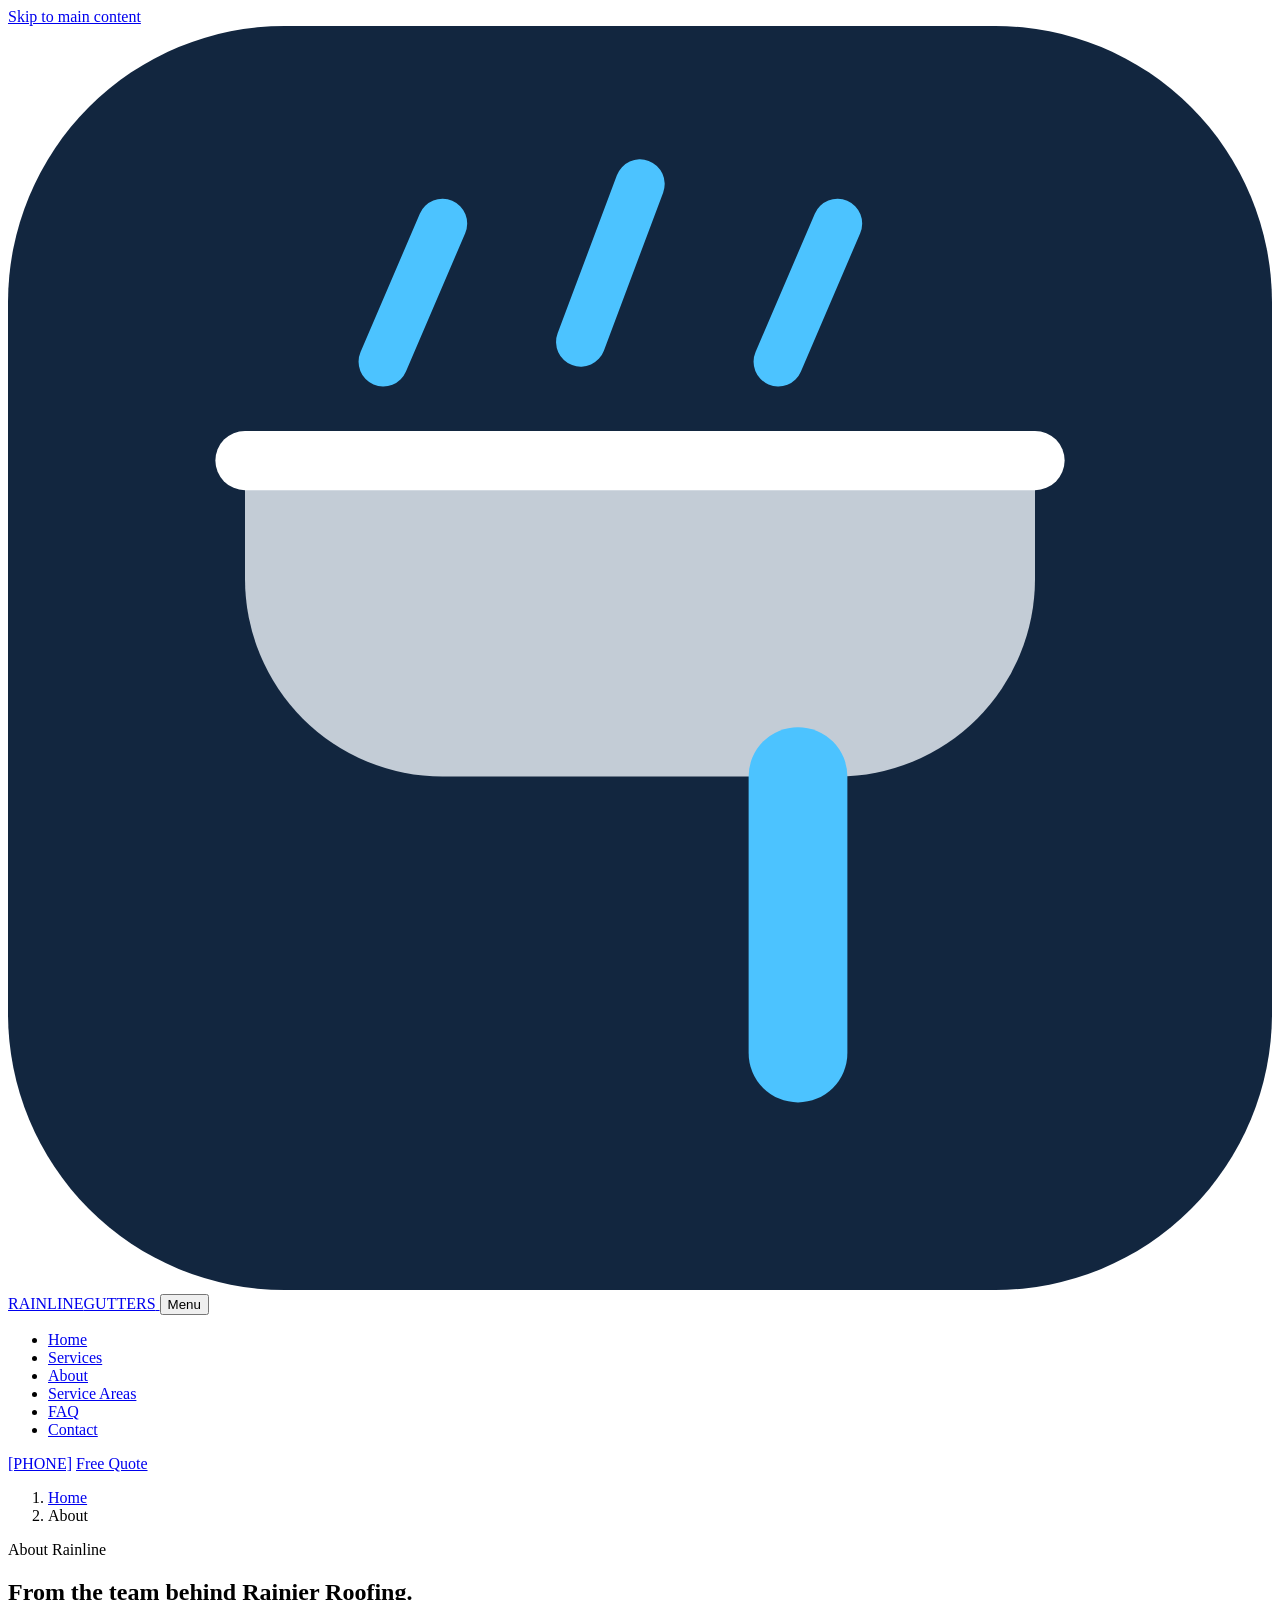
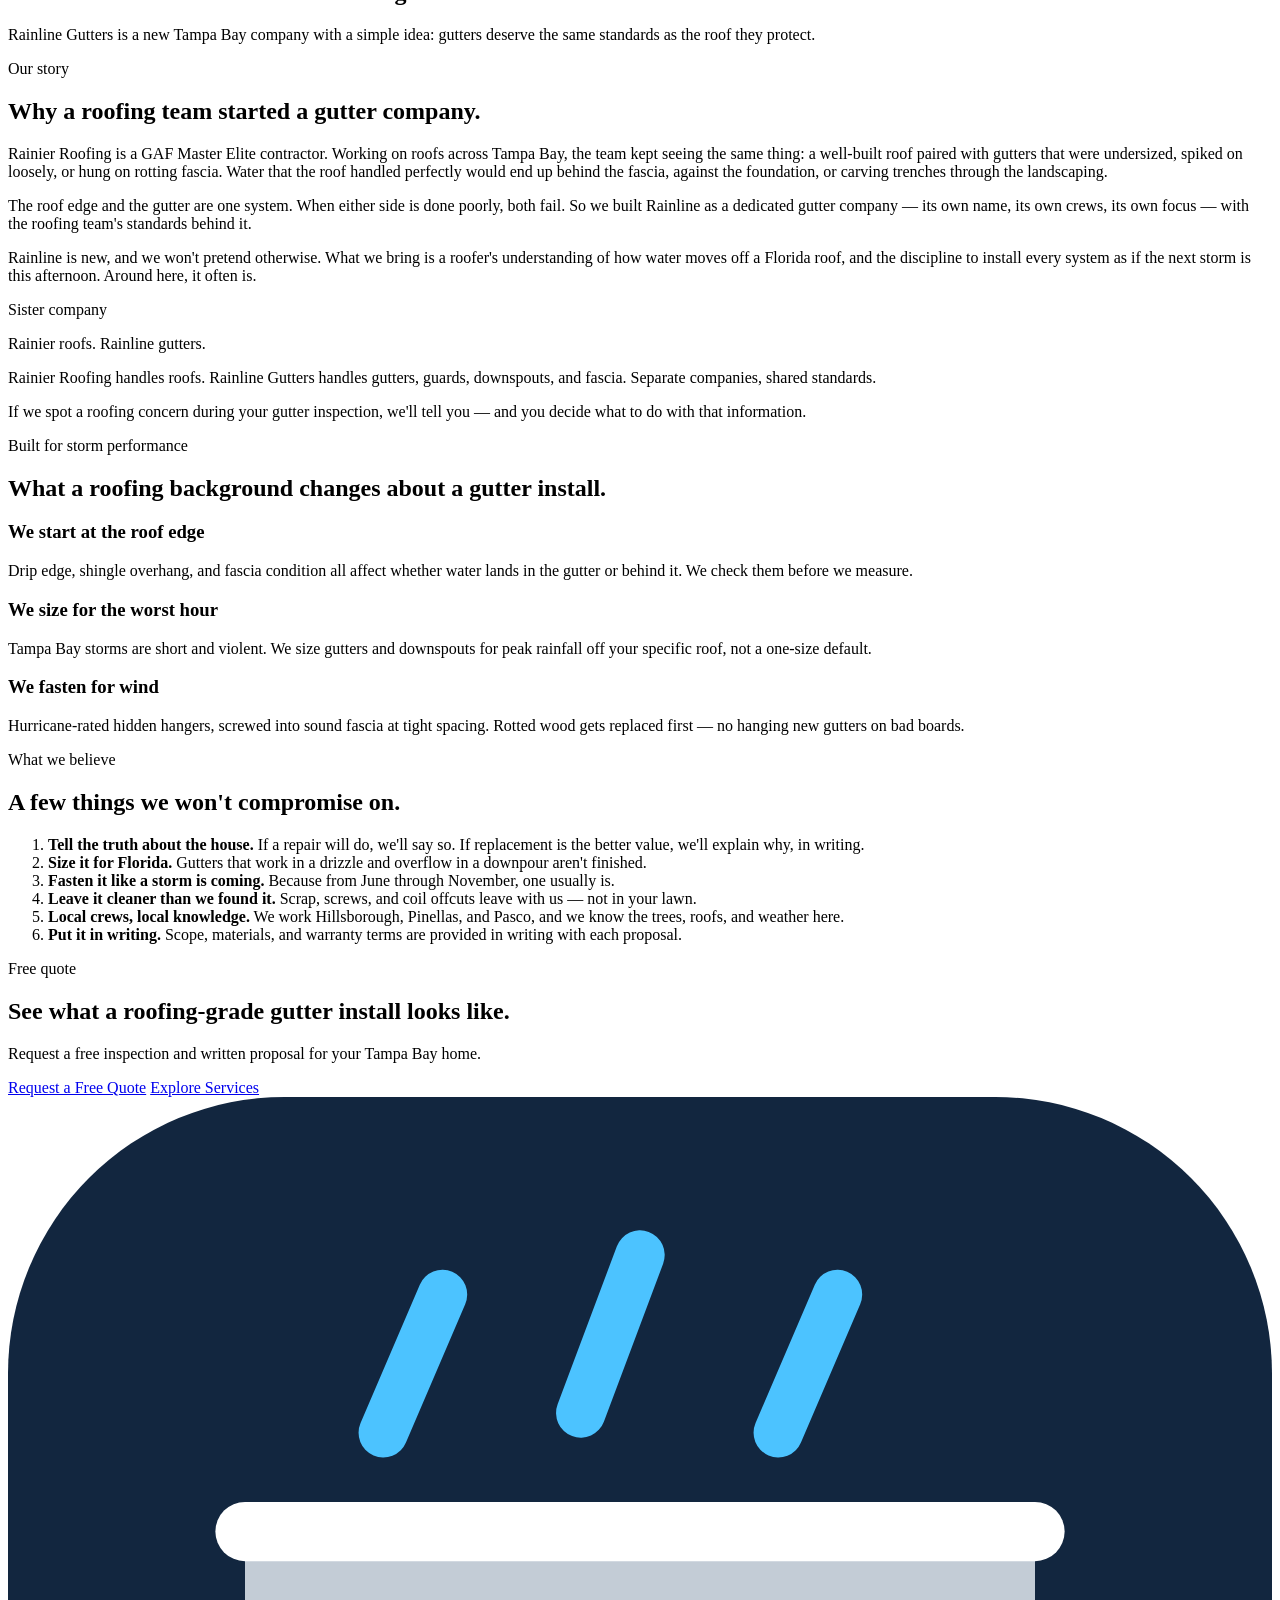
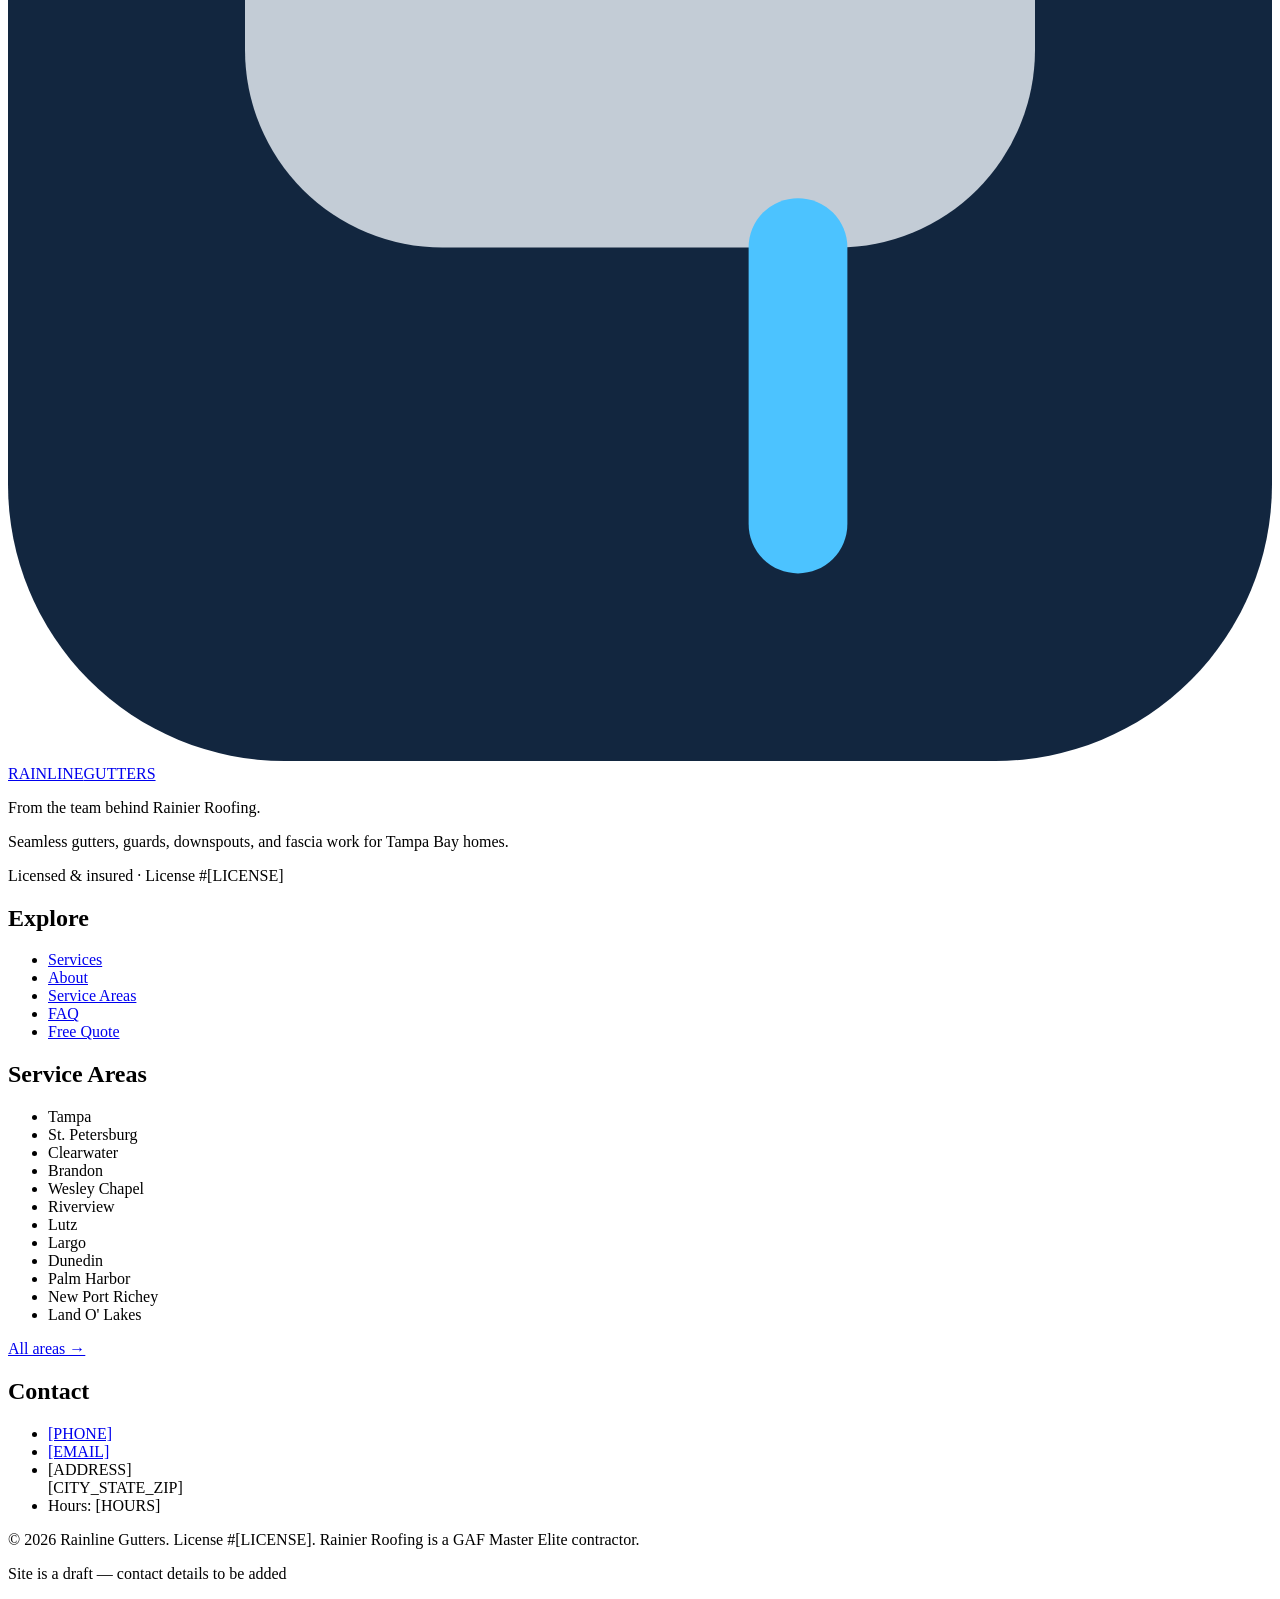
==== about.html @ 7189bb1c "Add files via upload" ====
<!DOCTYPE html>
<html lang="en" class="no-js">
<head>
  <meta charset="utf-8">
  <meta name="viewport" content="width=device-width, initial-scale=1">
  <title>About Rainline Gutters | From the Team Behind Rainier Roofing</title>
  <meta name="description" content="Rainline Gutters is a Tampa Bay seamless gutter company from the team behind Rainier Roofing, a GAF Master Elite contractor. Roofing-grade standards for every gutter.">
  <meta name="robots" content="index, follow">
  <link rel="canonical" href="https://www.rainlinegutters.com/about.html">
  <meta name="theme-color" content="#0b1a2e">

  <meta property="og:type" content="website">
  <meta property="og:site_name" content="Rainline Gutters">
  <meta property="og:title" content="Rainier roofs. Rainline gutters. | About Rainline Gutters">
  <meta property="og:description" content="A new Tampa Bay gutter company built by the team behind Rainier Roofing, a GAF Master Elite contractor.">
  <meta property="og:url" content="https://www.rainlinegutters.com/about.html">
  <meta property="og:locale" content="en_US">
  <!-- TODO: add og:image once a 1200x630 brand image exists -->

  <link rel="icon" href="favicon.svg" type="image/svg+xml">
  <!-- TODO: replace with a 180x180 PNG export of favicon.svg for best iOS support -->
  <link rel="apple-touch-icon" href="favicon.svg">

  <link rel="preconnect" href="https://fonts.googleapis.com">
  <link rel="preconnect" href="https://fonts.gstatic.com" crossorigin>
  <link href="https://fonts.googleapis.com/css2?family=Outfit:wght@500;600;700;800&family=Source+Sans+3:wght@400;500;600;700&display=swap" rel="stylesheet">
  <link rel="stylesheet" href="css/styles.css">

  <script>document.documentElement.classList.remove('no-js');document.documentElement.classList.add('js');</script>

  <!-- TODO: replace [PHONE], [EMAIL], [ADDRESS], [CITY_STATE_ZIP] in this JSON-LD once known. -->
  <script type="application/ld+json">
  {
    "@context": "https://schema.org",
    "@type": ["LocalBusiness", "HomeAndConstructionBusiness"],
    "name": "Rainline Gutters",
    "slogan": "From the team behind Rainier Roofing.",
    "description": "Tampa Bay seamless gutter company and sister brand to Rainier Roofing, a GAF Master Elite contractor.",
    "url": "https://www.rainlinegutters.com",
    "logo": "https://www.rainlinegutters.com/favicon.svg",
    "telephone": "[PHONE]",
    "email": "[EMAIL]",
    "address": {
      "@type": "PostalAddress",
      "streetAddress": "[ADDRESS]",
      "addressLocality": "[CITY_STATE_ZIP]",
      "addressRegion": "FL",
      "addressCountry": "US"
    },
    "areaServed": [
      {"@type": "AdministrativeArea", "name": "Hillsborough County, FL"},
      {"@type": "AdministrativeArea", "name": "Pinellas County, FL"},
      {"@type": "AdministrativeArea", "name": "Pasco County, FL"}
    ]
  }
  </script>
</head>
<body>
  <a class="skip-link" href="#main">Skip to main content</a>

  <header class="site-header">
    <div class="container header-inner">
      <a class="brand" href="index.html" aria-label="Rainline Gutters home">
        <svg class="brand-mark" viewBox="0 0 64 64" aria-hidden="true" focusable="false">
          <rect width="64" height="64" rx="14" fill="#12263f"/>
          <path d="M12 22h40v6a10 10 0 0 1-10 10H22a10 10 0 0 1-10-10z" fill="#c3ccd6"/>
          <path d="M12 22h40" stroke="#ffffff" stroke-width="3" stroke-linecap="round"/>
          <path d="M40 38v14" stroke="#4cc3ff" stroke-width="5" stroke-linecap="round"/>
          <path d="M22 10l-3 7M32 8l-3 8M42 10l-3 7" stroke="#4cc3ff" stroke-width="2.5" stroke-linecap="round"/>
        </svg>
        <span class="brand-word"><span class="b1">RAINLINE</span><span class="b2">GUTTERS</span></span>
      </a>

      <button class="nav-toggle" type="button" aria-expanded="false" aria-controls="site-nav">
        <span class="nav-toggle-bars" aria-hidden="true"></span>
        <span>Menu</span>
      </button>

      <nav class="site-nav" id="site-nav" aria-label="Main">
        <ul>
          <li><a href="index.html">Home</a></li>
          <li><a href="services.html">Services</a></li>
          <li><a href="about.html" aria-current="page">About</a></li>
          <li><a href="areas.html">Service Areas</a></li>
          <li><a href="faq.html">FAQ</a></li>
          <li><a href="contact.html">Contact</a></li>
        </ul>
        <!-- TODO: replace [PHONE] in both the link text and tel: href -->
        <a class="header-phone" href="tel:[PHONE]">[PHONE]</a>
        <a class="btn btn-primary btn-sm nav-cta" href="contact.html">Free Quote</a>
      </nav>
    </div>
  </header>

  <main id="main">
    <section class="page-hero" aria-labelledby="page-title">
      <div class="container">
        <nav class="breadcrumb" aria-label="Breadcrumb">
          <ol>
            <li><a href="index.html">Home</a></li>
            <li><span aria-current="page">About</span></li>
          </ol>
        </nav>
        <p class="eyebrow">About Rainline</p>
        <h1 id="page-title">From the team behind Rainier Roofing.</h1>
        <p class="lede">Rainline Gutters is a new Tampa Bay company with a simple idea: gutters deserve the same standards as the roof they protect.</p>
      </div>
    </section>

    <section class="section" aria-labelledby="story-title">
      <div class="container split">
        <div class="prose">
          <p class="eyebrow">Our story</p>
          <h2 id="story-title" class="mt-0">Why a roofing team started a gutter company.</h2>
          <p>Rainier Roofing is a GAF Master Elite contractor. Working on roofs across Tampa Bay, the team kept seeing the same thing: a well-built roof paired with gutters that were undersized, spiked on loosely, or hung on rotting fascia. Water that the roof handled perfectly would end up behind the fascia, against the foundation, or carving trenches through the landscaping.</p>
          <p>The roof edge and the gutter are one system. When either side is done poorly, both fail. So we built Rainline as a dedicated gutter company — its own name, its own crews, its own focus — with the roofing team's standards behind it.</p>
          <p>Rainline is new, and we won't pretend otherwise. What we bring is a roofer's understanding of how water moves off a Florida roof, and the discipline to install every system as if the next storm is this afternoon. Around here, it often is.</p>
        </div>
        <div class="rainier-band reveal">
          <span class="badge">Sister company</span>
          <p class="pair mt-4">Rainier roofs. <span>Rainline gutters.</span></p>
          <p>Rainier Roofing handles roofs. Rainline Gutters handles gutters, guards, downspouts, and fascia. Separate companies, shared standards.</p>
          <p class="mb-0">If we spot a roofing concern during your gutter inspection, we'll tell you — and you decide what to do with that information.</p>
        </div>
      </div>
    </section>

    <section class="section section-alt" aria-labelledby="storm-title">
      <div class="container">
        <div class="section-head">
          <p class="eyebrow">Built for storm performance</p>
          <h2 id="storm-title">What a roofing background changes about a gutter install.</h2>
        </div>
        <div class="grid grid-3">
          <article class="card reveal">
            <h3>We start at the roof edge</h3>
            <p>Drip edge, shingle overhang, and fascia condition all affect whether water lands in the gutter or behind it. We check them before we measure.</p>
          </article>
          <article class="card reveal">
            <h3>We size for the worst hour</h3>
            <p>Tampa Bay storms are short and violent. We size gutters and downspouts for peak rainfall off your specific roof, not a one-size default.</p>
          </article>
          <article class="card reveal">
            <h3>We fasten for wind</h3>
            <p>Hurricane-rated hidden hangers, screwed into sound fascia at tight spacing. Rotted wood gets replaced first — no hanging new gutters on bad boards.</p>
          </article>
        </div>
      </div>
    </section>

    <section class="section section-dark" aria-labelledby="believe-title">
      <div class="container">
        <div class="section-head">
          <p class="eyebrow">What we believe</p>
          <h2 id="believe-title">A few things we won't compromise on.</h2>
        </div>
        <ol class="values">
          <li class="reveal"><strong>Tell the truth about the house.</strong> If a repair will do, we'll say so. If replacement is the better value, we'll explain why, in writing.</li>
          <li class="reveal"><strong>Size it for Florida.</strong> Gutters that work in a drizzle and overflow in a downpour aren't finished.</li>
          <li class="reveal"><strong>Fasten it like a storm is coming.</strong> Because from June through November, one usually is.</li>
          <li class="reveal"><strong>Leave it cleaner than we found it.</strong> Scrap, screws, and coil offcuts leave with us — not in your lawn.</li>
          <li class="reveal"><strong>Local crews, local knowledge.</strong> We work Hillsborough, Pinellas, and Pasco, and we know the trees, roofs, and weather here.</li>
          <li class="reveal"><strong>Put it in writing.</strong> Scope, materials, and warranty terms are provided in writing with each proposal.</li>
        </ol>
      </div>
    </section>

    <section class="cta-band" aria-labelledby="cta-title">
      <div class="container">
        <p class="eyebrow">Free quote</p>
        <h2 id="cta-title">See what a roofing-grade gutter install looks like.</h2>
        <p>Request a free inspection and written proposal for your Tampa Bay home.</p>
        <div class="btn-row">
          <a class="btn btn-primary arrow" href="contact.html">Request a Free Quote</a>
          <a class="btn btn-ghost" href="services.html">Explore Services</a>
        </div>
      </div>
    </section>
  </main>

  <footer class="site-footer">
    <div class="container">
      <div class="footer-grid">
        <div>
          <a class="brand" href="index.html" aria-label="Rainline Gutters home">
            <svg class="brand-mark" viewBox="0 0 64 64" aria-hidden="true" focusable="false">
              <rect width="64" height="64" rx="14" fill="#12263f"/>
              <path d="M12 22h40v6a10 10 0 0 1-10 10H22a10 10 0 0 1-10-10z" fill="#c3ccd6"/>
              <path d="M12 22h40" stroke="#ffffff" stroke-width="3" stroke-linecap="round"/>
              <path d="M40 38v14" stroke="#4cc3ff" stroke-width="5" stroke-linecap="round"/>
              <path d="M22 10l-3 7M32 8l-3 8M42 10l-3 7" stroke="#4cc3ff" stroke-width="2.5" stroke-linecap="round"/>
            </svg>
            <span class="brand-word"><span class="b1">RAINLINE</span><span class="b2">GUTTERS</span></span>
          </a>
          <p class="footer-tie">From the team behind Rainier Roofing.</p>
          <p>Seamless gutters, guards, downspouts, and fascia work for Tampa Bay homes.</p>
          <p>Licensed &amp; insured · License #[LICENSE]</p>
          <!-- TODO: replace [LICENSE] with the actual Florida license number(s). -->
        </div>
        <div>
          <h2>Explore</h2>
          <ul>
            <li><a href="services.html">Services</a></li>
            <li><a href="about.html">About</a></li>
            <li><a href="areas.html">Service Areas</a></li>
            <li><a href="faq.html">FAQ</a></li>
            <li><a href="contact.html">Free Quote</a></li>
          </ul>
        </div>
        <div>
          <h2>Service Areas</h2>
          <ul class="footer-areas">
            <li>Tampa</li><li>St. Petersburg</li><li>Clearwater</li><li>Brandon</li><li>Wesley Chapel</li><li>Riverview</li><li>Lutz</li><li>Largo</li><li>Dunedin</li><li>Palm Harbor</li><li>New Port Richey</li><li>Land O' Lakes</li>
          </ul>
          <p class="mt-4"><a href="areas.html">All areas →</a></p>
        </div>
        <div>
          <h2>Contact</h2>
          <!-- TODO: replace [PHONE], [EMAIL], [ADDRESS], [CITY_STATE_ZIP], [HOURS] -->
          <ul>
            <li><a href="tel:[PHONE]">[PHONE]</a></li>
            <li><a href="mailto:[EMAIL]">[EMAIL]</a></li>
            <li>[ADDRESS]<br>[CITY_STATE_ZIP]</li>
            <li>Hours: [HOURS]</li>
          </ul>
          <!-- Social profiles intentionally omitted until real URLs exist. -->
        </div>
      </div>
      <div class="footer-bottom">
        <p class="mb-0">&copy; <span id="year">2025</span> Rainline Gutters. License #[LICENSE]. Rainier Roofing is a GAF Master Elite contractor.</p>
        <p class="draft-note mb-0">Site is a draft — contact details to be added</p>
      </div>
    </div>
  </footer>

  <script>
    (function () {
      var toggle = document.querySelector('.nav-toggle');
      var nav = document.getElementById('site-nav');
      if (toggle && nav) {
        toggle.addEventListener('click', function () {
          var open = toggle.getAttribute('aria-expanded') === 'true';
          toggle.setAttribute('aria-expanded', String(!open));
          nav.classList.toggle('is-open', !open);
        });
        document.addEventListener('keydown', function (e) {
          if (e.key === 'Escape' && nav.classList.contains('is-open')) {
            nav.classList.remove('is-open');
            toggle.setAttribute('aria-expanded', 'false');
            toggle.focus();
          }
        });
      }
      var items = document.querySelectorAll('.reveal');
      if ('IntersectionObserver' in window) {
        var io = new IntersectionObserver(function (entries) {
          entries.forEach(function (en) {
            if (en.isIntersecting) { en.target.classList.add('is-in'); io.unobserve(en.target); }
          });
        }, { rootMargin: '0px 0px -8% 0px' });
        items.forEach(function (el) { io.observe(el); });
      } else {
        items.forEach(function (el) { el.classList.add('is-in'); });
      }
      var y = document.getElementById('year');
      if (y) { y.textContent = new Date().getFullYear(); }
    })();
  </script>
</body>
</html>
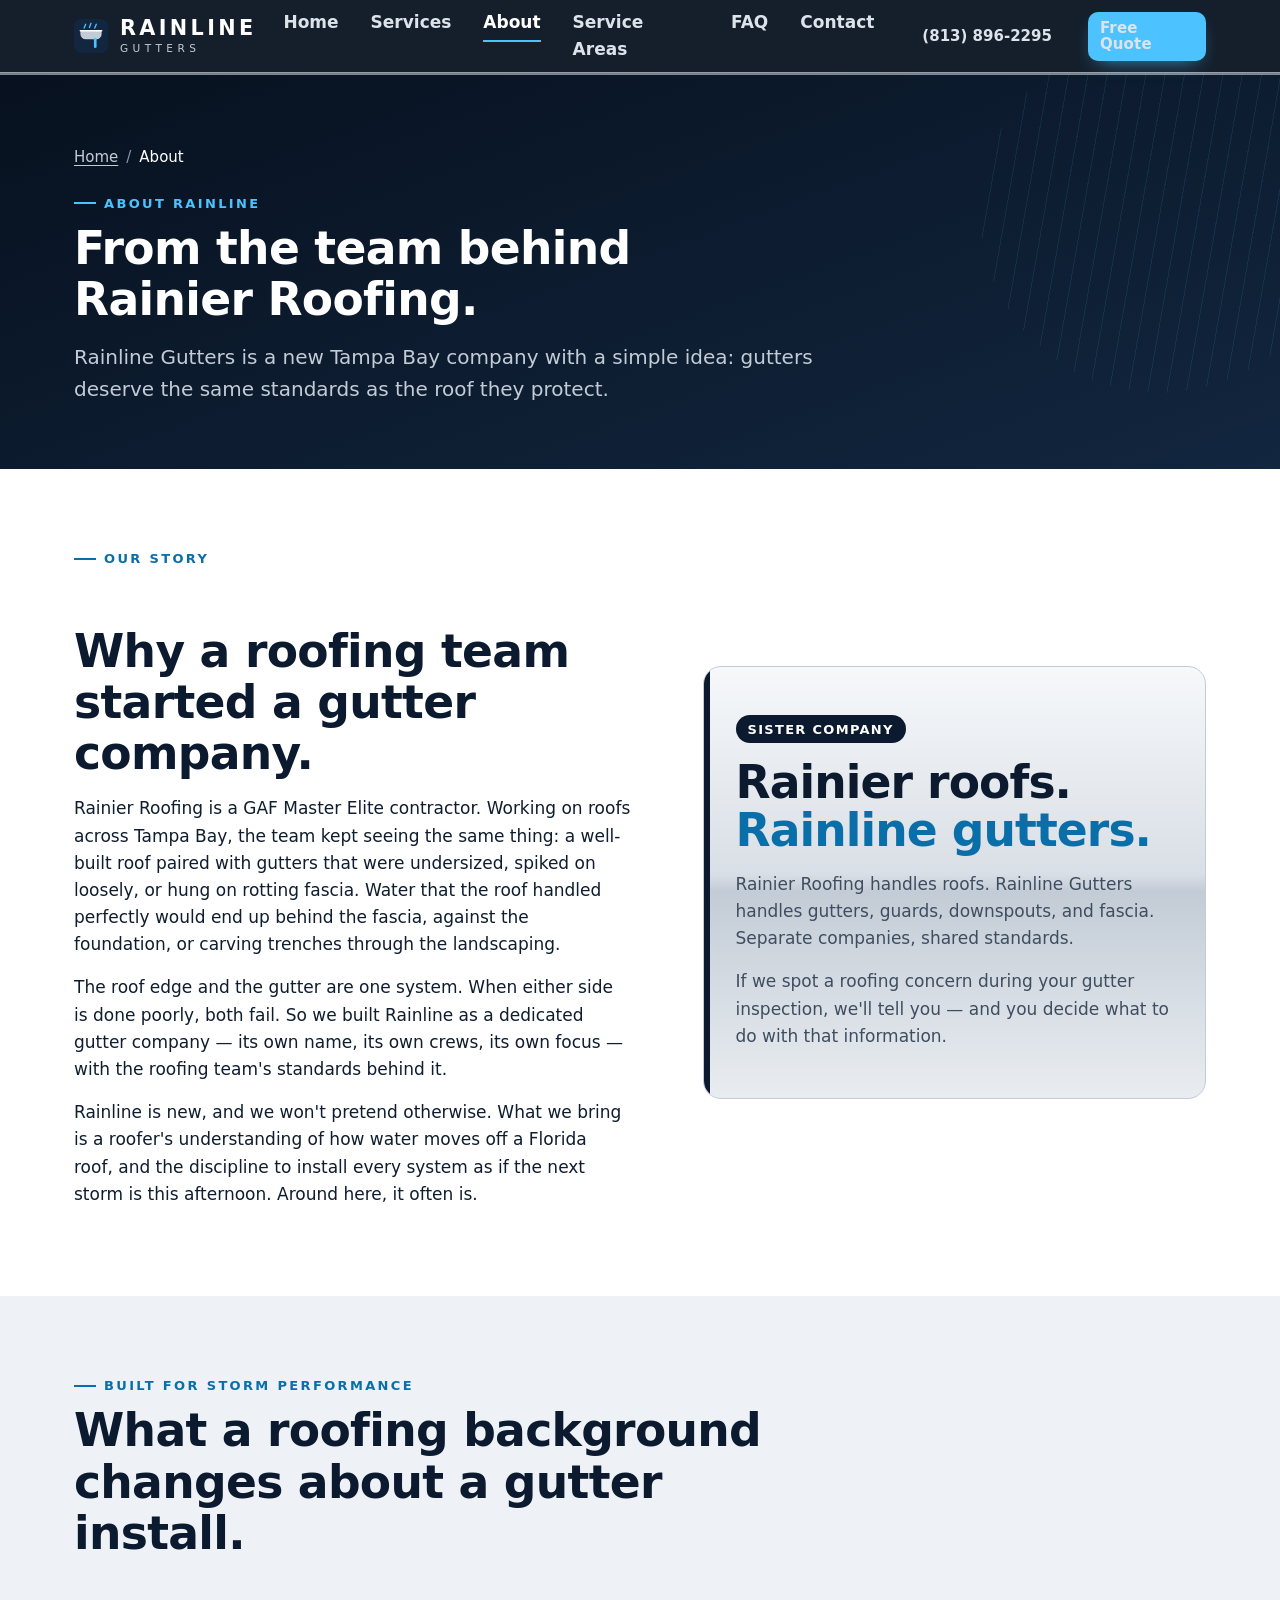
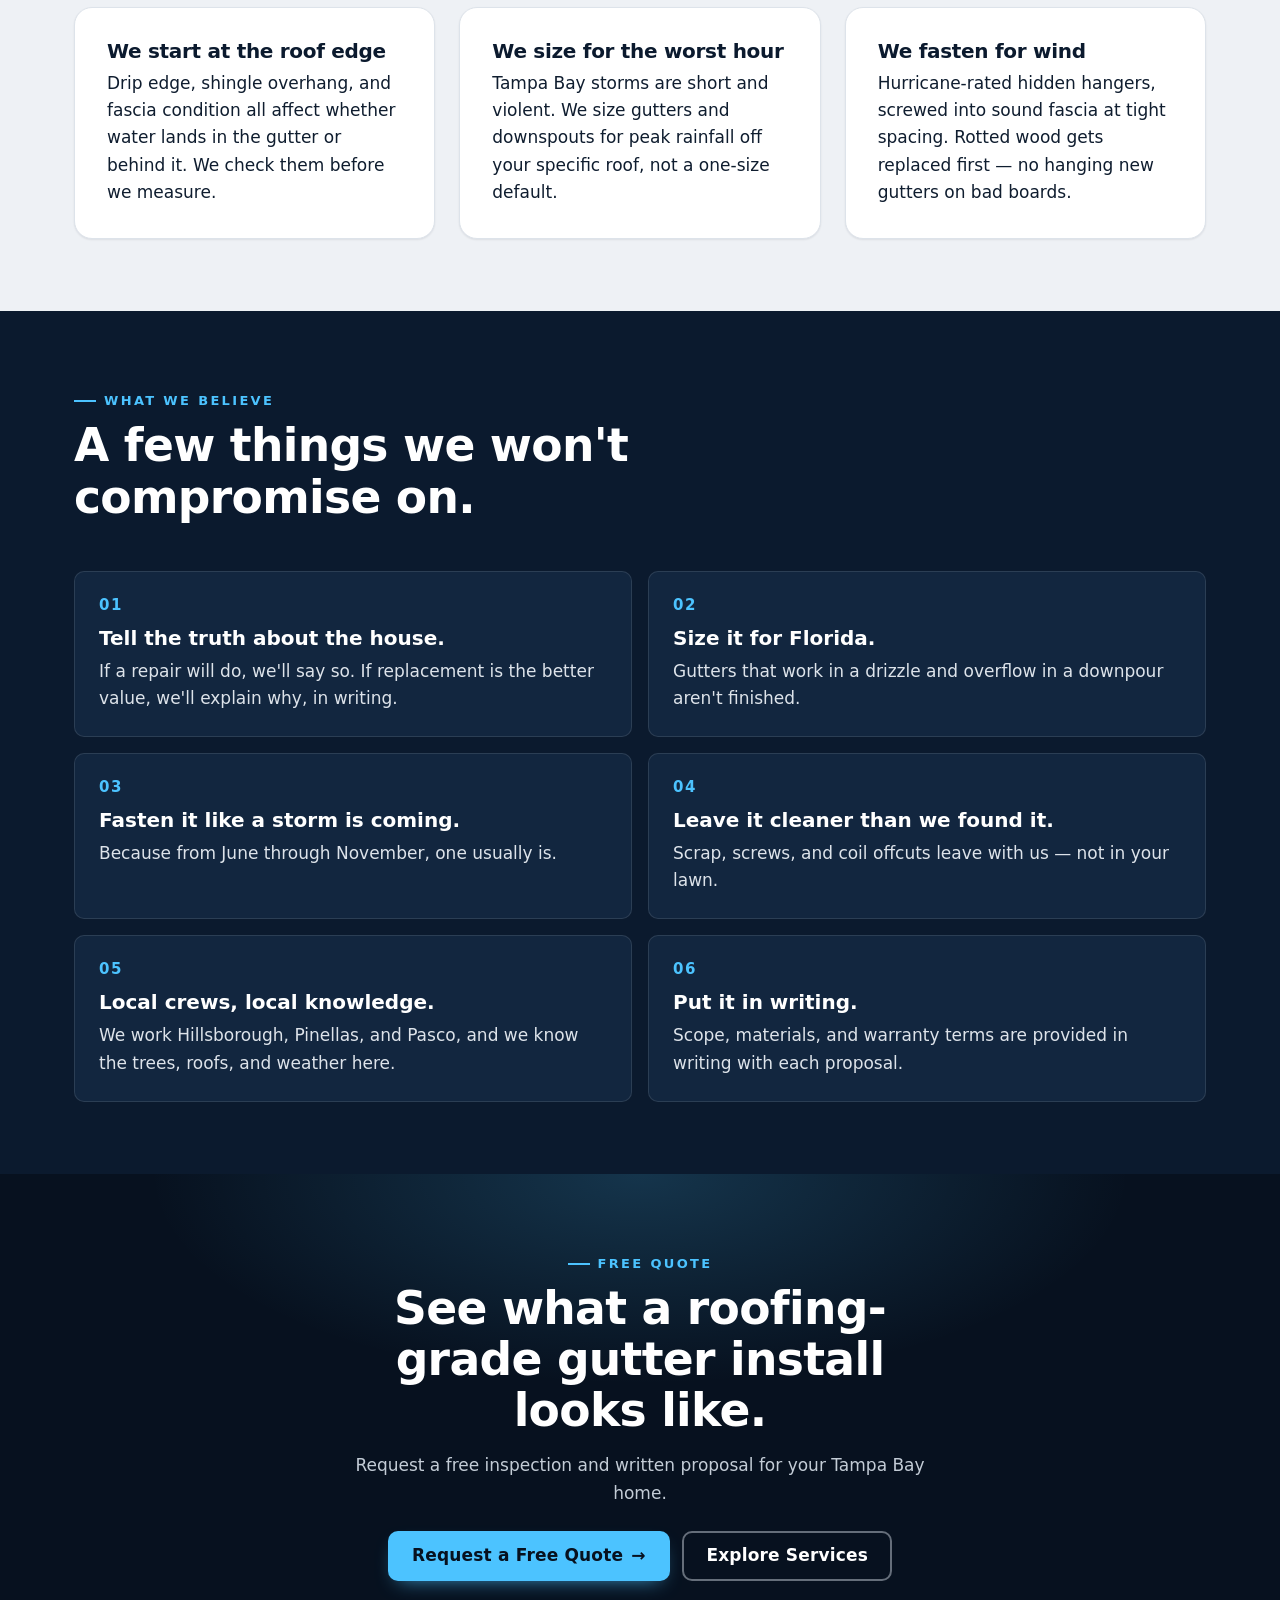
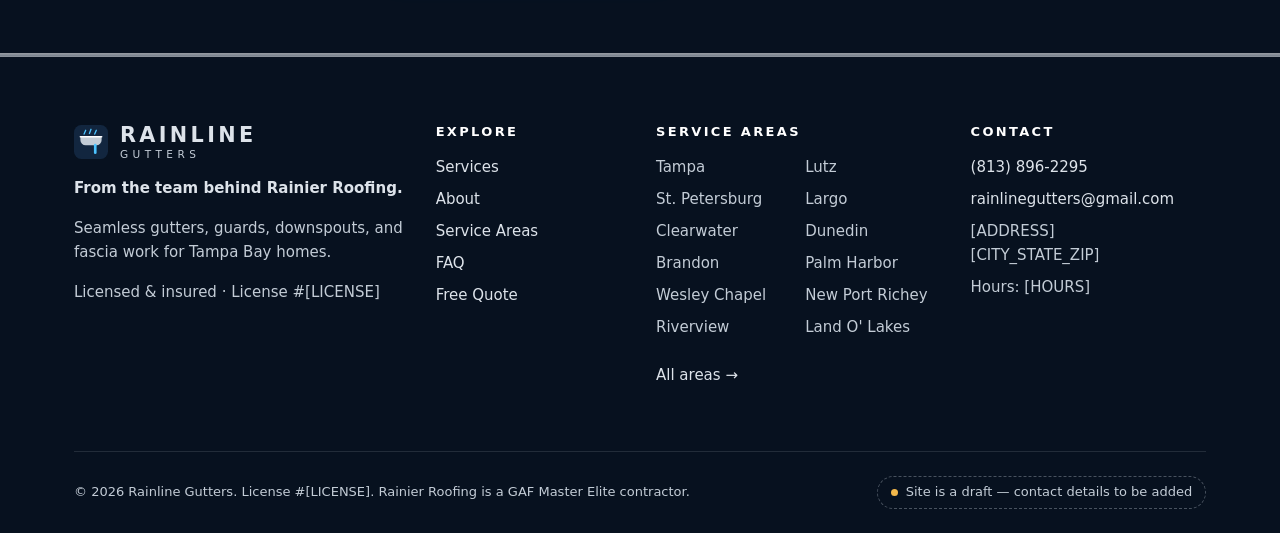
==== commit bcf3f817: "Add phone and email" ====
--- a/about.html
+++ b/about.html
@@ -28,7 +28,7 @@
 
   <script>document.documentElement.classList.remove('no-js');document.documentElement.classList.add('js');</script>
 
-  <!-- TODO: replace [PHONE], [EMAIL], [ADDRESS], [CITY_STATE_ZIP] in this JSON-LD once known. -->
+  <!-- TODO: replace (813) 896-2295, rainlinegutters@gmail.com, [ADDRESS], [CITY_STATE_ZIP] in this JSON-LD once known. -->
   <script type="application/ld+json">
   {
     "@context": "https://schema.org",
@@ -38,8 +38,8 @@
     "description": "Tampa Bay seamless gutter company and sister brand to Rainier Roofing, a GAF Master Elite contractor.",
     "url": "https://www.rainlinegutters.com",
     "logo": "https://www.rainlinegutters.com/favicon.svg",
-    "telephone": "[PHONE]",
-    "email": "[EMAIL]",
+    "telephone": "(813) 896-2295",
+    "email": "rainlinegutters@gmail.com",
     "address": {
       "@type": "PostalAddress",
       "streetAddress": "[ADDRESS]",
@@ -85,8 +85,8 @@
           <li><a href="faq.html">FAQ</a></li>
           <li><a href="contact.html">Contact</a></li>
         </ul>
-        <!-- TODO: replace [PHONE] in both the link text and tel: href -->
-        <a class="header-phone" href="tel:[PHONE]">[PHONE]</a>
+        <!-- TODO: replace (813) 896-2295 in both the link text and tel: href -->
+        <a class="header-phone" href="tel:+18138962295">(813) 896-2295</a>
         <a class="btn btn-primary btn-sm nav-cta" href="contact.html">Free Quote</a>
       </nav>
     </div>
@@ -216,10 +216,10 @@
         </div>
         <div>
           <h2>Contact</h2>
-          <!-- TODO: replace [PHONE], [EMAIL], [ADDRESS], [CITY_STATE_ZIP], [HOURS] -->
+          <!-- TODO: replace (813) 896-2295, rainlinegutters@gmail.com, [ADDRESS], [CITY_STATE_ZIP], [HOURS] -->
           <ul>
-            <li><a href="tel:[PHONE]">[PHONE]</a></li>
-            <li><a href="mailto:[EMAIL]">[EMAIL]</a></li>
+            <li><a href="tel:+18138962295">(813) 896-2295</a></li>
+            <li><a href="mailto:rainlinegutters@gmail.com">rainlinegutters@gmail.com</a></li>
             <li>[ADDRESS]<br>[CITY_STATE_ZIP]</li>
             <li>Hours: [HOURS]</li>
           </ul>
--- a/css/styles.css
+++ b/css/styles.css
@@ -0,0 +1,551 @@
+/* ==========================================================================
+   Rainline Gutters — shared stylesheet
+   Mobile-first. One file for all pages.
+   ========================================================================== */
+
+/* ---------- Tokens ---------- */
+:root {
+  /* Color */
+  --navy-900: #07111f;
+  --navy-800: #0b1a2e;
+  --navy-700: #12263f;
+  --navy-600: #1b3555;
+  --steel-500: #8a97a8;
+  --steel-300: #c3ccd6;
+  --steel-200: #dde3ea;
+  --steel-100: #eef1f5;
+  --white: #ffffff;
+  --rain-400: #4cc3ff;   /* accent on dark */
+  --rain-600: #0a6fa8;   /* accent on light (AA on white) */
+  --rain-700: #075783;
+  --ink: #0f1d2f;
+  --ink-soft: #3f4d60;
+  --danger: #b3261e;
+  --success: #1d6b3f;
+
+  /* Type */
+  --font-head: "Outfit", system-ui, -apple-system, "Segoe UI", Roboto, sans-serif;
+  --font-body: "Source Sans 3", system-ui, -apple-system, "Segoe UI", Roboto, "Helvetica Neue", Arial, sans-serif;
+  --fs-xs: 0.8125rem;
+  --fs-sm: 0.9375rem;
+  --fs-base: 1.0625rem;
+  --fs-lg: 1.25rem;
+  --fs-xl: clamp(1.5rem, 1.2rem + 1.2vw, 2rem);
+  --fs-2xl: clamp(1.9rem, 1.4rem + 2.2vw, 2.85rem);
+  --fs-3xl: clamp(2.4rem, 1.6rem + 3.8vw, 4.25rem);
+
+  /* Space & shape */
+  --space-1: 0.25rem;
+  --space-2: 0.5rem;
+  --space-3: 0.75rem;
+  --space-4: 1rem;
+  --space-5: 1.5rem;
+  --space-6: 2rem;
+  --space-7: 3rem;
+  --space-8: 4.5rem;
+  --space-9: 6.5rem;
+  --radius-sm: 4px;
+  --radius: 10px;
+  --radius-lg: 18px;
+  --container: 1180px;
+  --header-h: 72px;
+
+  /* Effects */
+  --shadow-sm: 0 1px 2px rgba(7, 17, 31, 0.08);
+  --shadow: 0 10px 30px -12px rgba(7, 17, 31, 0.28);
+  --shadow-lg: 0 24px 60px -20px rgba(7, 17, 31, 0.45);
+  --metal: linear-gradient(180deg, #f6f8fa 0%, #d9dfe6 48%, #c3ccd6 52%, #e9edf1 100%);
+  --ease: cubic-bezier(0.2, 0.7, 0.2, 1);
+  --focus: 0 0 0 3px var(--white), 0 0 0 6px var(--rain-600);
+}
+
+/* ---------- Reset / base ---------- */
+*, *::before, *::after { box-sizing: border-box; }
+html { -webkit-text-size-adjust: 100%; scroll-behavior: smooth; scroll-padding-top: calc(var(--header-h) + 16px); }
+body {
+  margin: 0;
+  font-family: var(--font-body);
+  font-size: var(--fs-base);
+  line-height: 1.6;
+  color: var(--ink);
+  background: var(--white);
+  text-rendering: optimizeLegibility;
+  -webkit-font-smoothing: antialiased;
+}
+img, svg { display: block; max-width: 100%; height: auto; }
+h1, h2, h3, h4 {
+  font-family: var(--font-head);
+  line-height: 1.12;
+  letter-spacing: -0.015em;
+  margin: 0 0 var(--space-4);
+  color: var(--navy-800);
+  font-weight: 700;
+}
+h1 { font-size: var(--fs-3xl); }
+h2 { font-size: var(--fs-2xl); }
+h3 { font-size: var(--fs-xl); font-weight: 600; }
+h4 { font-size: var(--fs-lg); font-weight: 600; }
+p { margin: 0 0 var(--space-4); }
+ul, ol { margin: 0 0 var(--space-4); padding-left: 1.25rem; }
+a { color: var(--rain-600); text-underline-offset: 3px; text-decoration-thickness: 1px; }
+a:hover { color: var(--rain-700); text-decoration-thickness: 2px; }
+strong { font-weight: 700; }
+hr { border: 0; height: 1px; background: var(--steel-200); margin: var(--space-6) 0; }
+
+:focus-visible { outline: none; box-shadow: var(--focus); border-radius: var(--radius-sm); }
+.section-dark :focus-visible, .site-footer :focus-visible, .hero :focus-visible, .cta-band :focus-visible, .page-hero :focus-visible {
+  box-shadow: 0 0 0 3px var(--navy-800), 0 0 0 6px var(--rain-400);
+}
+
+.visually-hidden {
+  position: absolute !important; width: 1px; height: 1px; padding: 0; margin: -1px;
+  overflow: hidden; clip: rect(0 0 0 0); white-space: nowrap; border: 0;
+}
+
+.skip-link {
+  position: absolute; left: var(--space-4); top: -100px; z-index: 1000;
+  background: var(--rain-400); color: var(--navy-900); font-weight: 700;
+  padding: var(--space-3) var(--space-5); border-radius: var(--radius);
+  text-decoration: none; transition: top 0.2s var(--ease);
+}
+.skip-link:focus { top: var(--space-3); }
+
+.container { width: 100%; max-width: var(--container); margin-inline: auto; padding-inline: var(--space-5); }
+.narrow { max-width: 760px; }
+
+/* ---------- Header ---------- */
+.site-header {
+  position: sticky; top: 0; z-index: 100;
+  background: rgba(7, 17, 31, 0.94);
+  backdrop-filter: saturate(140%) blur(10px);
+  -webkit-backdrop-filter: saturate(140%) blur(10px);
+  border-bottom: 1px solid rgba(195, 204, 214, 0.14);
+}
+.site-header::after { /* thin brushed-metal rail, like a gutter edge */
+  content: ""; position: absolute; left: 0; right: 0; bottom: -3px; height: 3px;
+  background: var(--metal); opacity: 0.55;
+}
+.header-inner { display: flex; align-items: center; justify-content: space-between; gap: var(--space-4); min-height: var(--header-h); }
+
+.brand { display: inline-flex; align-items: center; gap: var(--space-3); text-decoration: none; color: var(--white); }
+.brand:hover { color: var(--white); }
+.brand-mark { width: 34px; height: 34px; flex: none; }
+.brand-word { display: flex; flex-direction: column; line-height: 1; }
+.brand-word .b1 { font-family: var(--font-head); font-weight: 800; font-size: 1.3rem; letter-spacing: 0.16em; }
+.brand-word .b2 { font-family: var(--font-head); font-weight: 500; font-size: 0.66rem; letter-spacing: 0.42em; color: var(--steel-300); margin-top: 4px; }
+
+.nav-toggle {
+  display: inline-flex; align-items: center; justify-content: center; gap: var(--space-2);
+  background: transparent; border: 1px solid rgba(195, 204, 214, 0.35); color: var(--white);
+  border-radius: var(--radius); padding: 0.5rem 0.8rem; font: 600 var(--fs-sm) var(--font-body); cursor: pointer;
+}
+.nav-toggle-bars, .nav-toggle-bars::before, .nav-toggle-bars::after {
+  display: block; width: 18px; height: 2px; background: currentColor; border-radius: 2px; position: relative; transition: transform 0.2s var(--ease), opacity 0.2s;
+}
+.nav-toggle-bars::before, .nav-toggle-bars::after { content: ""; position: absolute; left: 0; }
+.nav-toggle-bars::before { top: -6px; }
+.nav-toggle-bars::after { top: 6px; }
+.nav-toggle[aria-expanded="true"] .nav-toggle-bars { background: transparent; }
+.nav-toggle[aria-expanded="true"] .nav-toggle-bars::before { transform: translateY(6px) rotate(45deg); }
+.nav-toggle[aria-expanded="true"] .nav-toggle-bars::after { transform: translateY(-6px) rotate(-45deg); }
+
+.site-nav {
+  position: absolute; left: 0; right: 0; top: 100%;
+  background: var(--navy-900); border-bottom: 1px solid rgba(195, 204, 214, 0.14);
+  padding: var(--space-4) var(--space-5) var(--space-6);
+  display: none;
+}
+.site-nav.is-open { display: block; }
+.no-js .site-nav { display: block; position: static; padding: 0 0 var(--space-4); }
+.site-nav ul { list-style: none; margin: 0; padding: 0; display: flex; flex-direction: column; gap: var(--space-1); }
+.site-nav a {
+  display: block; color: var(--steel-200); text-decoration: none; font-weight: 600;
+  padding: 0.7rem 0.25rem; border-bottom: 1px solid rgba(195, 204, 214, 0.08);
+}
+.site-nav a:hover, .site-nav a[aria-current="page"] { color: var(--white); }
+.site-nav a[aria-current="page"] { box-shadow: inset 3px 0 0 var(--rain-400); padding-left: 0.75rem; }
+.site-nav .nav-cta { margin-top: var(--space-4); }
+.header-phone { display: none; }
+
+@media (min-width: 960px) {
+  .nav-toggle { display: none; }
+  .site-nav, .no-js .site-nav { display: flex !important; position: static; background: none; border: 0; padding: 0; align-items: center; gap: var(--space-5); }
+  .site-nav ul { flex-direction: row; gap: var(--space-2); }
+  .site-nav a { border: 0; padding: 0.5rem 0.75rem; position: relative; }
+  .site-nav a[aria-current="page"] { box-shadow: none; padding-left: 0.75rem; }
+  .site-nav ul a::after {
+    content: ""; position: absolute; left: 0.75rem; right: 0.75rem; bottom: 2px; height: 2px;
+    background: var(--rain-400); transform: scaleX(0); transform-origin: left; transition: transform 0.25s var(--ease);
+  }
+  .site-nav ul a:hover::after, .site-nav ul a[aria-current="page"]::after { transform: scaleX(1); }
+  .site-nav .nav-cta { margin: 0; }
+  .header-phone { display: inline; color: var(--steel-300); font-size: var(--fs-sm); text-decoration: none; font-weight: 600; white-space: nowrap; }
+  .header-phone:hover { color: var(--white); }
+}
+
+/* ---------- Buttons ---------- */
+.btn {
+  display: inline-flex; align-items: center; justify-content: center; gap: var(--space-2);
+  font: 700 var(--fs-base) var(--font-head); letter-spacing: 0.01em;
+  padding: 0.85rem 1.4rem; border-radius: var(--radius); border: 2px solid transparent;
+  text-decoration: none; cursor: pointer; line-height: 1.1;
+  transition: transform 0.18s var(--ease), background-color 0.18s, color 0.18s, border-color 0.18s, box-shadow 0.18s;
+}
+.btn:hover { transform: translateY(-1px); text-decoration: none; }
+.btn:active { transform: translateY(0); }
+.btn-primary { background: var(--rain-400); color: var(--navy-900); box-shadow: 0 8px 20px -10px rgba(76, 195, 255, 0.8); }
+.btn-primary:hover { background: #7ad3ff; color: var(--navy-900); }
+.btn-dark { background: var(--navy-800); color: var(--white); }
+.btn-dark:hover { background: var(--navy-600); color: var(--white); }
+.btn-ghost { background: transparent; color: var(--white); border-color: rgba(195, 204, 214, 0.5); }
+.btn-ghost:hover { border-color: var(--white); color: var(--white); }
+.btn-outline { background: transparent; color: var(--navy-800); border-color: var(--navy-800); }
+.btn-outline:hover { background: var(--navy-800); color: var(--white); }
+.btn-sm { padding: 0.6rem 1rem; font-size: var(--fs-sm); }
+.btn-block { width: 100%; }
+.btn-row { display: flex; flex-wrap: wrap; gap: var(--space-3); }
+.arrow::after { content: "→"; transition: transform 0.2s var(--ease); }
+.arrow:hover::after { transform: translateX(3px); }
+
+/* ---------- Generic sections ---------- */
+.section { padding-block: var(--space-8); }
+.section-tight { padding-block: var(--space-7); }
+.section-alt { background: var(--steel-100); }
+.section-dark { background: var(--navy-800); color: var(--steel-200); }
+.section-dark h2, .section-dark h3, .section-dark h4 { color: var(--white); }
+.section-dark a:not(.btn) { color: var(--rain-400); }
+.section-head { max-width: 720px; margin-bottom: var(--space-7); }
+.section-head.center { margin-inline: auto; text-align: center; }
+.lede { font-size: var(--fs-lg); color: var(--ink-soft); }
+.section-dark .lede { color: var(--steel-300); }
+
+.eyebrow {
+  display: inline-flex; align-items: center; gap: var(--space-2);
+  font: 700 var(--fs-xs) var(--font-head); letter-spacing: 0.18em; text-transform: uppercase;
+  color: var(--rain-600); margin-bottom: var(--space-3);
+}
+.eyebrow::before { content: ""; width: 22px; height: 2px; background: currentColor; }
+.section-dark .eyebrow, .hero .eyebrow, .page-hero .eyebrow, .cta-band .eyebrow { color: var(--rain-400); }
+
+.grid { display: grid; gap: var(--space-5); }
+@media (min-width: 640px) { .grid-2, .grid-3, .grid-4 { grid-template-columns: repeat(2, 1fr); } }
+@media (min-width: 960px) {
+  .grid-3 { grid-template-columns: repeat(3, 1fr); }
+  .grid-4 { grid-template-columns: repeat(4, 1fr); }
+  .split { display: grid; grid-template-columns: 1.05fr 0.95fr; gap: var(--space-8); align-items: center; }
+  .split-rev > :first-child { order: 2; }
+}
+.split > * + * { margin-top: var(--space-6); }
+@media (min-width: 960px) { .split > * + * { margin-top: 0; } }
+
+/* ---------- Hero (home) ---------- */
+.hero {
+  position: relative; overflow: hidden; color: var(--steel-200);
+  background:
+    radial-gradient(1200px 500px at 85% -10%, rgba(76, 195, 255, 0.16), transparent 60%),
+    radial-gradient(800px 400px at -10% 110%, rgba(138, 151, 168, 0.18), transparent 60%),
+    linear-gradient(180deg, var(--navy-900) 0%, var(--navy-800) 60%, var(--navy-700) 100%);
+  padding-block: var(--space-8) var(--space-9);
+}
+.hero::before { /* falling rain texture */
+  content: ""; position: absolute; inset: -40% 0 0 0; pointer-events: none; opacity: 0.35;
+  background-image: repeating-linear-gradient(100deg, transparent 0 22px, rgba(195, 204, 214, 0.18) 22px 23px, transparent 23px 61px);
+  animation: rain-fall 1.6s linear infinite;
+}
+@keyframes rain-fall { from { transform: translate3d(0, 0, 0); } to { transform: translate3d(-12px, 80px, 0); } }
+.hero-inner { position: relative; display: grid; gap: var(--space-7); align-items: center; }
+@media (min-width: 960px) { .hero-inner { grid-template-columns: 1.1fr 0.9fr; } }
+.hero h1 { color: var(--white); max-width: 14ch; }
+.hero h1 em { font-style: normal; color: var(--rain-400); }
+.hero .lede { color: var(--steel-300); max-width: 52ch; }
+.hero-tag {
+  display: inline-block; margin-top: var(--space-6); padding-top: var(--space-4);
+  border-top: 1px solid rgba(195, 204, 214, 0.2); font-size: var(--fs-sm); color: var(--steel-300);
+}
+.hero-tag strong { color: var(--white); }
+.hero-art { position: relative; max-width: 520px; width: 100%; margin-inline: auto; }
+.hero-art svg { width: 100%; filter: drop-shadow(0 30px 40px rgba(0, 0, 0, 0.35)); }
+.hero-art .drop { animation: drip 2.4s var(--ease) infinite; }
+.hero-art .drop.d2 { animation-delay: 0.8s; }
+.hero-art .drop.d3 { animation-delay: 1.6s; }
+@keyframes drip { 0% { transform: translateY(0); opacity: 0; } 15% { opacity: 1; } 100% { transform: translateY(70px); opacity: 0; } }
+.hero-art .stream { stroke-dasharray: 6 10; animation: flow 0.9s linear infinite; }
+@keyframes flow { to { stroke-dashoffset: -32; } }
+
+.hero-points { list-style: none; padding: 0; margin: var(--space-6) 0 0; display: grid; gap: var(--space-2); }
+.hero-points li { display: flex; gap: var(--space-3); align-items: baseline; color: var(--steel-200); }
+.hero-points li::before { content: ""; width: 10px; height: 10px; flex: none; border: 2px solid var(--rain-400); transform: rotate(45deg) translateY(-1px); }
+
+/* ---------- Page hero (inner pages) ---------- */
+.page-hero {
+  position: relative; overflow: hidden; color: var(--steel-300);
+  background: linear-gradient(160deg, var(--navy-900), var(--navy-700));
+  padding-block: var(--space-8) var(--space-7);
+}
+.page-hero::after {
+  content: ""; position: absolute; right: -60px; top: -40px; width: 360px; height: 360px; pointer-events: none;
+  background: repeating-linear-gradient(100deg, transparent 0 18px, rgba(76, 195, 255, 0.12) 18px 19px);
+  border-radius: 50%; opacity: 0.8;
+}
+.page-hero h1 { color: var(--white); font-size: var(--fs-2xl); max-width: 22ch; position: relative; }
+.page-hero .lede { color: var(--steel-300); max-width: 60ch; position: relative; }
+.breadcrumb { font-size: var(--fs-sm); margin-bottom: var(--space-4); position: relative; }
+.breadcrumb ol { list-style: none; display: flex; flex-wrap: wrap; gap: var(--space-2); padding: 0; margin: 0; }
+.breadcrumb li + li::before { content: "/"; margin-right: var(--space-2); color: var(--steel-500); }
+.breadcrumb a { color: var(--steel-300); }
+.breadcrumb [aria-current] { color: var(--white); }
+
+/* ---------- Cards ---------- */
+.card {
+  position: relative; background: var(--white); border: 1px solid var(--steel-200);
+  border-radius: var(--radius-lg); padding: var(--space-6);
+  box-shadow: var(--shadow-sm); transition: transform 0.25s var(--ease), box-shadow 0.25s var(--ease), border-color 0.25s;
+}
+.card:hover { transform: translateY(-3px); box-shadow: var(--shadow); border-color: var(--steel-300); }
+.card h3 { font-size: var(--fs-lg); margin-bottom: var(--space-2); }
+.card p:last-child { margin-bottom: 0; }
+.card-icon {
+  width: 52px; height: 52px; border-radius: 12px; display: grid; place-items: center; margin-bottom: var(--space-4);
+  background: var(--navy-800); color: var(--rain-400);
+}
+.card-icon svg { width: 28px; height: 28px; }
+.card-link { font-weight: 700; text-decoration: none; display: inline-flex; gap: 6px; margin-top: var(--space-3); }
+.card-link::after { content: "→"; transition: transform 0.2s var(--ease); }
+.card-link:hover::after { transform: translateX(3px); }
+.card-metal { background: var(--metal); border-color: var(--steel-300); }
+.section-dark .card { background: var(--navy-700); border-color: rgba(195, 204, 214, 0.14); color: var(--steel-300); }
+.section-dark .card h3 { color: var(--white); }
+.section-dark .card-icon { background: rgba(76, 195, 255, 0.12); }
+
+/* Feature list (why section) */
+.feature { display: grid; grid-template-columns: auto 1fr; gap: var(--space-4); align-items: start; }
+.feature-num {
+  font: 800 1.1rem var(--font-head); color: var(--rain-400);
+  width: 44px; height: 44px; border: 2px solid currentColor; border-radius: 50%; display: grid; place-items: center;
+}
+.feature h3 { font-size: var(--fs-lg); margin-bottom: var(--space-2); }
+.stack > * + * { margin-top: var(--space-6); }
+
+/* Check list */
+.checklist { list-style: none; padding: 0; }
+.checklist li { position: relative; padding-left: 1.9rem; margin-bottom: var(--space-3); }
+.checklist li::before {
+  content: ""; position: absolute; left: 0; top: 0.35em; width: 1.1rem; height: 1.1rem; border-radius: 50%;
+  background: var(--rain-600) url("data:image/svg+xml,%3Csvg xmlns='http://www.w3.org/2000/svg' viewBox='0 0 16 16'%3E%3Cpath d='M4 8.5l2.5 2.5L12 5.5' fill='none' stroke='white' stroke-width='2' stroke-linecap='round' stroke-linejoin='round'/%3E%3C/svg%3E") center/80% no-repeat;
+}
+.section-dark .checklist li::before { background-color: var(--rain-400); }
+
+/* ---------- Rainier band ---------- */
+.rainier-band {
+  position: relative; border-radius: var(--radius-lg); overflow: hidden;
+  background: var(--metal); border: 1px solid var(--steel-300); padding: var(--space-7) var(--space-6);
+}
+.rainier-band::before {
+  content: ""; position: absolute; left: 0; top: 0; bottom: 0; width: 6px; background: var(--navy-800);
+}
+.rainier-band .pair {
+  font: 800 var(--fs-2xl) var(--font-head); color: var(--navy-800); letter-spacing: -0.02em; line-height: 1.05; margin-bottom: var(--space-4);
+}
+.rainier-band .pair span { color: var(--rain-600); }
+.rainier-band p { color: var(--ink-soft); max-width: 62ch; }
+.badge {
+  display: inline-flex; align-items: center; gap: var(--space-2);
+  font: 700 var(--fs-xs) var(--font-head); letter-spacing: 0.1em; text-transform: uppercase;
+  background: var(--navy-800); color: var(--white); padding: 0.4rem 0.75rem; border-radius: 999px;
+}
+
+/* ---------- Process ---------- */
+.process { list-style: none; padding: 0; margin: 0; display: grid; gap: var(--space-5); counter-reset: step; }
+@media (min-width: 720px) { .process { grid-template-columns: repeat(2, 1fr); } }
+@media (min-width: 1040px) { .process { grid-template-columns: repeat(4, 1fr); } }
+.process li {
+  counter-increment: step; position: relative; padding: var(--space-6) var(--space-5) var(--space-5);
+  border-top: 3px solid var(--rain-400); background: var(--navy-700); border-radius: 0 0 var(--radius) var(--radius);
+}
+.process li::before {
+  content: "0" counter(step); display: block; font: 800 2.4rem var(--font-head); color: transparent;
+  -webkit-text-stroke: 1px var(--steel-500); margin-bottom: var(--space-3); line-height: 1;
+}
+.process h3 { font-size: var(--fs-lg); margin-bottom: var(--space-2); color: var(--white); }
+.process p { margin: 0; color: var(--steel-300); font-size: var(--fs-sm); }
+.section:not(.section-dark) .process li { background: var(--white); border: 1px solid var(--steel-200); border-top: 3px solid var(--rain-600); }
+.section:not(.section-dark) .process h3 { color: var(--navy-800); }
+.section:not(.section-dark) .process p { color: var(--ink-soft); }
+
+/* ---------- Areas ---------- */
+.area-chips { list-style: none; padding: 0; margin: 0; display: flex; flex-wrap: wrap; gap: var(--space-2); }
+.area-chips li {
+  font-size: var(--fs-sm); font-weight: 600; padding: 0.4rem 0.8rem; border-radius: 999px;
+  background: var(--white); border: 1px solid var(--steel-300); color: var(--navy-800);
+}
+.section-dark .area-chips li { background: transparent; border-color: rgba(195, 204, 214, 0.3); color: var(--steel-200); }
+.county { border-radius: var(--radius-lg); padding: var(--space-6); background: var(--white); border: 1px solid var(--steel-200); }
+.county h3 { display: flex; justify-content: space-between; align-items: baseline; gap: var(--space-3); border-bottom: 2px solid var(--navy-800); padding-bottom: var(--space-3); margin-bottom: var(--space-4); }
+.county h3 small { font: 600 var(--fs-xs) var(--font-body); color: var(--steel-500); letter-spacing: 0.1em; text-transform: uppercase; }
+.county ul { list-style: none; padding: 0; margin: 0; columns: 2; column-gap: var(--space-5); }
+.county li { break-inside: avoid; padding: 0.35rem 0; border-bottom: 1px dashed var(--steel-200); font-weight: 600; }
+
+/* Stylized service-area "map" (no embeds) */
+.area-map {
+  position: relative; aspect-ratio: 4 / 3; border-radius: var(--radius-lg); overflow: hidden;
+  background:
+    linear-gradient(rgba(195, 204, 214, 0.08) 1px, transparent 1px) 0 0 / 28px 28px,
+    linear-gradient(90deg, rgba(195, 204, 214, 0.08) 1px, transparent 1px) 0 0 / 28px 28px,
+    var(--navy-800);
+  border: 1px solid rgba(195, 204, 214, 0.2);
+}
+.area-map svg { width: 100%; height: 100%; }
+.area-map figcaption { position: absolute; left: var(--space-4); bottom: var(--space-3); font-size: var(--fs-xs); color: var(--steel-300); }
+
+/* ---------- Services detail ---------- */
+.service-index { display: flex; flex-wrap: wrap; gap: var(--space-2); list-style: none; padding: 0; margin: 0; }
+.service-index a {
+  display: inline-block; padding: 0.45rem 0.9rem; border-radius: 999px; text-decoration: none; font-weight: 600; font-size: var(--fs-sm);
+  border: 1px solid rgba(195, 204, 214, 0.35); color: var(--steel-200);
+}
+.service-index a:hover { border-color: var(--rain-400); color: var(--white); }
+.service-detail { padding-block: var(--space-7); border-bottom: 1px solid var(--steel-200); }
+.service-detail:last-of-type { border-bottom: 0; }
+.service-detail .tag { font: 700 var(--fs-xs) var(--font-head); letter-spacing: 0.14em; text-transform: uppercase; color: var(--steel-500); }
+.callout {
+  border-left: 4px solid var(--rain-600); background: var(--steel-100); padding: var(--space-4) var(--space-5);
+  border-radius: 0 var(--radius) var(--radius) 0; margin: var(--space-5) 0;
+}
+.callout p:last-child { margin-bottom: 0; }
+
+.compare-wrap { overflow-x: auto; border-radius: var(--radius); border: 1px solid var(--steel-200); margin: var(--space-5) 0; }
+.compare { width: 100%; border-collapse: collapse; min-width: 520px; font-size: var(--fs-sm); }
+.compare caption { text-align: left; padding: var(--space-3) var(--space-4); font-weight: 700; color: var(--navy-800); background: var(--steel-100); }
+.compare th, .compare td { text-align: left; padding: var(--space-3) var(--space-4); border-top: 1px solid var(--steel-200); vertical-align: top; }
+.compare thead th { background: var(--navy-800); color: var(--white); font-family: var(--font-head); }
+.compare tbody th { color: var(--navy-800); }
+
+/* ---------- Prose / values ---------- */
+.prose { max-width: 70ch; }
+.prose h2 { margin-top: var(--space-7); }
+.prose h3 { margin-top: var(--space-6); }
+.values { list-style: none; padding: 0; margin: 0; display: grid; gap: var(--space-4); counter-reset: v; }
+@media (min-width: 720px) { .values { grid-template-columns: repeat(2, 1fr); } }
+.values li { counter-increment: v; padding: var(--space-5); border-radius: var(--radius); background: var(--navy-700); border: 1px solid rgba(195, 204, 214, 0.14); }
+.values li::before { content: counter(v, decimal-leading-zero); font: 800 var(--fs-sm) var(--font-head); color: var(--rain-400); display: block; margin-bottom: var(--space-2); letter-spacing: 0.1em; }
+.values strong { display: block; color: var(--white); font-family: var(--font-head); font-size: var(--fs-lg); margin-bottom: var(--space-1); }
+
+/* ---------- FAQ accordion (details/summary) ---------- */
+.faq { display: grid; gap: var(--space-3); }
+.faq details {
+  border: 1px solid var(--steel-200); border-radius: var(--radius); background: var(--white);
+  transition: border-color 0.2s, box-shadow 0.2s;
+}
+.faq details[open] { border-color: var(--rain-600); box-shadow: var(--shadow-sm); }
+.faq summary {
+  list-style: none; cursor: pointer; padding: var(--space-4) var(--space-5); padding-right: 3.25rem; position: relative;
+  font: 600 var(--fs-lg) var(--font-head); color: var(--navy-800); line-height: 1.3;
+}
+.faq summary::-webkit-details-marker { display: none; }
+.faq summary::after {
+  content: ""; position: absolute; right: var(--space-5); top: 50%; width: 12px; height: 12px; margin-top: -8px;
+  border-right: 2px solid var(--rain-600); border-bottom: 2px solid var(--rain-600); transform: rotate(45deg); transition: transform 0.25s var(--ease);
+}
+.faq details[open] summary::after { transform: rotate(-135deg); margin-top: -2px; }
+.faq summary:focus-visible { border-radius: var(--radius); }
+.faq .answer { padding: 0 var(--space-5) var(--space-5); color: var(--ink-soft); }
+.faq .answer p:last-child { margin-bottom: 0; }
+
+/* ---------- CTA band ---------- */
+.cta-band {
+  position: relative; overflow: hidden; color: var(--steel-300); text-align: center;
+  background: radial-gradient(700px 300px at 50% 0%, rgba(76, 195, 255, 0.2), transparent 70%), var(--navy-900);
+  padding-block: var(--space-8);
+}
+.cta-band h2 { color: var(--white); max-width: 20ch; margin-inline: auto; }
+.cta-band p { max-width: 56ch; margin-inline: auto; }
+.cta-band .btn-row { justify-content: center; margin-top: var(--space-5); }
+
+/* ---------- Forms ---------- */
+.form-card { background: var(--white); border: 1px solid var(--steel-200); border-radius: var(--radius-lg); padding: var(--space-6); box-shadow: var(--shadow); }
+.form-grid { display: grid; gap: var(--space-4); }
+@media (min-width: 640px) { .form-grid { grid-template-columns: 1fr 1fr; } .form-grid .full { grid-column: 1 / -1; } }
+.field { display: flex; flex-direction: column; gap: var(--space-1); }
+.field label, .fieldset legend { font-weight: 700; color: var(--navy-800); font-size: var(--fs-sm); }
+.field .req { color: var(--danger); }
+.field .hint { font-size: var(--fs-xs); color: var(--ink-soft); }
+.field input, .field select, .field textarea {
+  font: inherit; font-size: 1rem; color: var(--ink); width: 100%;
+  padding: 0.75rem 0.9rem; border: 1.5px solid var(--steel-300); border-radius: var(--radius-sm); background: var(--white);
+  transition: border-color 0.15s, box-shadow 0.15s;
+}
+.field textarea { min-height: 140px; resize: vertical; }
+.field input:focus, .field select:focus, .field textarea:focus { outline: none; border-color: var(--rain-600); box-shadow: 0 0 0 3px rgba(10, 111, 168, 0.25); }
+.field input:user-invalid, .field select:user-invalid, .field textarea:user-invalid { border-color: var(--danger); }
+.fieldset { border: 0; padding: 0; margin: 0; }
+.radio-row { display: flex; flex-wrap: wrap; gap: var(--space-4); margin-top: var(--space-2); }
+.radio-row label { font-weight: 500; display: inline-flex; gap: var(--space-2); align-items: center; color: var(--ink); }
+.hp-field { position: absolute !important; left: -9999px !important; width: 1px; height: 1px; overflow: hidden; }
+.form-note {
+  font-size: var(--fs-sm); padding: var(--space-3) var(--space-4); border-radius: var(--radius-sm);
+  background: #fff7e0; border: 1px solid #e6c766; color: #5b4300; margin-bottom: var(--space-5);
+}
+.form-error { color: var(--danger); font-size: var(--fs-sm); font-weight: 600; min-height: 1.2em; }
+.form-success {
+  border-radius: var(--radius-lg); padding: var(--space-6); background: #e8f5ee; border: 1px solid #9bcfb1; color: var(--success);
+}
+.form-success h2, .form-success h3 { color: var(--success); }
+.form-success[hidden] { display: none; }
+:target.form-success { display: block; }
+
+.contact-list { list-style: none; padding: 0; margin: 0; display: grid; gap: var(--space-4); }
+.contact-list li { display: grid; grid-template-columns: 40px 1fr; gap: var(--space-3); align-items: start; }
+.contact-list .ci { width: 40px; height: 40px; border-radius: 10px; background: var(--navy-800); color: var(--rain-400); display: grid; place-items: center; }
+.contact-list .ci svg { width: 20px; height: 20px; }
+.contact-list strong { display: block; color: var(--navy-800); }
+.placeholder { font-family: ui-monospace, SFMono-Regular, Menlo, Consolas, monospace; font-size: 0.92em; background: rgba(138, 151, 168, 0.18); padding: 0.05em 0.35em; border-radius: 4px; }
+
+/* ---------- Footer ---------- */
+.site-footer { background: var(--navy-900); color: var(--steel-300); padding-top: var(--space-8); font-size: var(--fs-sm); position: relative; }
+.site-footer::before { content: ""; position: absolute; top: 0; left: 0; right: 0; height: 4px; background: var(--metal); opacity: 0.6; }
+.footer-grid { display: grid; gap: var(--space-6); }
+@media (min-width: 720px) { .footer-grid { grid-template-columns: 1.4fr 1fr 1fr; } }
+@media (min-width: 1040px) { .footer-grid { grid-template-columns: 1.4fr 0.8fr 1.2fr 1fr; } }
+.site-footer h2 { font-size: var(--fs-xs); letter-spacing: 0.18em; text-transform: uppercase; color: var(--white); margin-bottom: var(--space-4); }
+.site-footer ul { list-style: none; padding: 0; margin: 0; }
+.site-footer li { margin-bottom: var(--space-2); }
+.site-footer a { color: var(--steel-200); text-decoration: none; }
+.site-footer a:hover { color: var(--rain-400); text-decoration: underline; }
+.site-footer .brand { margin-bottom: var(--space-4); }
+.footer-areas { columns: 2; column-gap: var(--space-4); }
+.footer-tie { color: var(--steel-200); font-family: var(--font-head); font-weight: 600; }
+.footer-bottom {
+  margin-top: var(--space-7); padding-block: var(--space-5); border-top: 1px solid rgba(195, 204, 214, 0.14);
+  display: flex; flex-wrap: wrap; gap: var(--space-3) var(--space-6); justify-content: space-between; align-items: center; font-size: var(--fs-xs);
+}
+.draft-note {
+  display: inline-flex; align-items: center; gap: var(--space-2); color: var(--steel-300);
+  border: 1px dashed rgba(195, 204, 214, 0.35); border-radius: 999px; padding: 0.3rem 0.8rem;
+}
+.draft-note::before { content: ""; width: 7px; height: 7px; border-radius: 50%; background: #f2b84b; }
+
+/* ---------- Utilities ---------- */
+.center { text-align: center; }
+.mt-0 { margin-top: 0; } .mt-4 { margin-top: var(--space-4); } .mt-6 { margin-top: var(--space-6); } .mt-7 { margin-top: var(--space-7); }
+.mb-0 { margin-bottom: 0; }
+.muted { color: var(--ink-soft); }
+.small { font-size: var(--fs-sm); }
+
+/* Reveal-on-scroll (progressive; content visible without JS) */
+.js .reveal { opacity: 0; transform: translateY(14px); transition: opacity 0.6s var(--ease), transform 0.6s var(--ease); }
+.js .reveal.is-in { opacity: 1; transform: none; }
+
+/* ---------- Reduced motion ---------- */
+@media (prefers-reduced-motion: reduce) {
+  html { scroll-behavior: auto; }
+  *, *::before, *::after { animation-duration: 0.001ms !important; animation-iteration-count: 1 !important; transition-duration: 0.001ms !important; }
+  .hero::before { animation: none; }
+  .js .reveal { opacity: 1; transform: none; }
+}
+
+/* ---------- Print ---------- */
+@media print {
+  .site-header, .nav-toggle, .cta-band, .skip-link { display: none !important; }
+  .hero, .page-hero, .section-dark, .site-footer { background: none !important; color: #000 !important; }
+  .hero h1, .page-hero h1 { color: #000 !important; }
+}
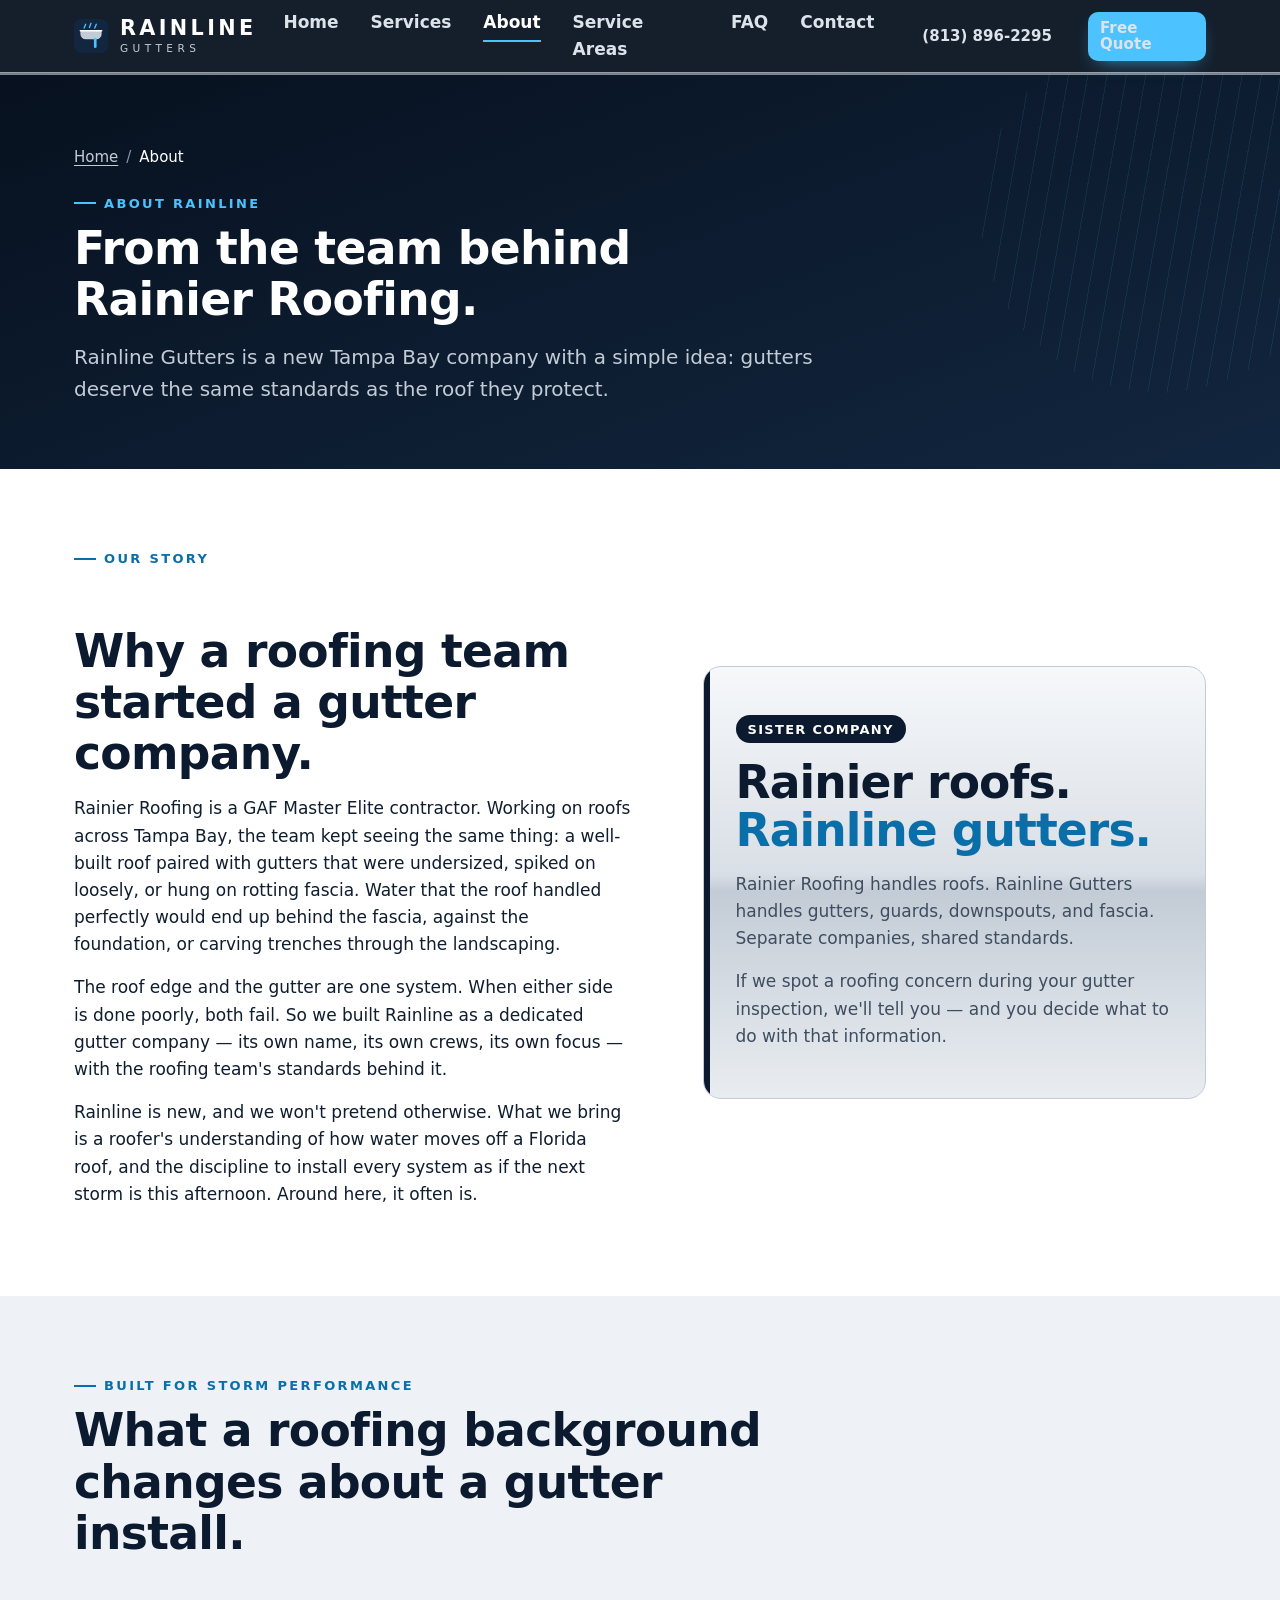
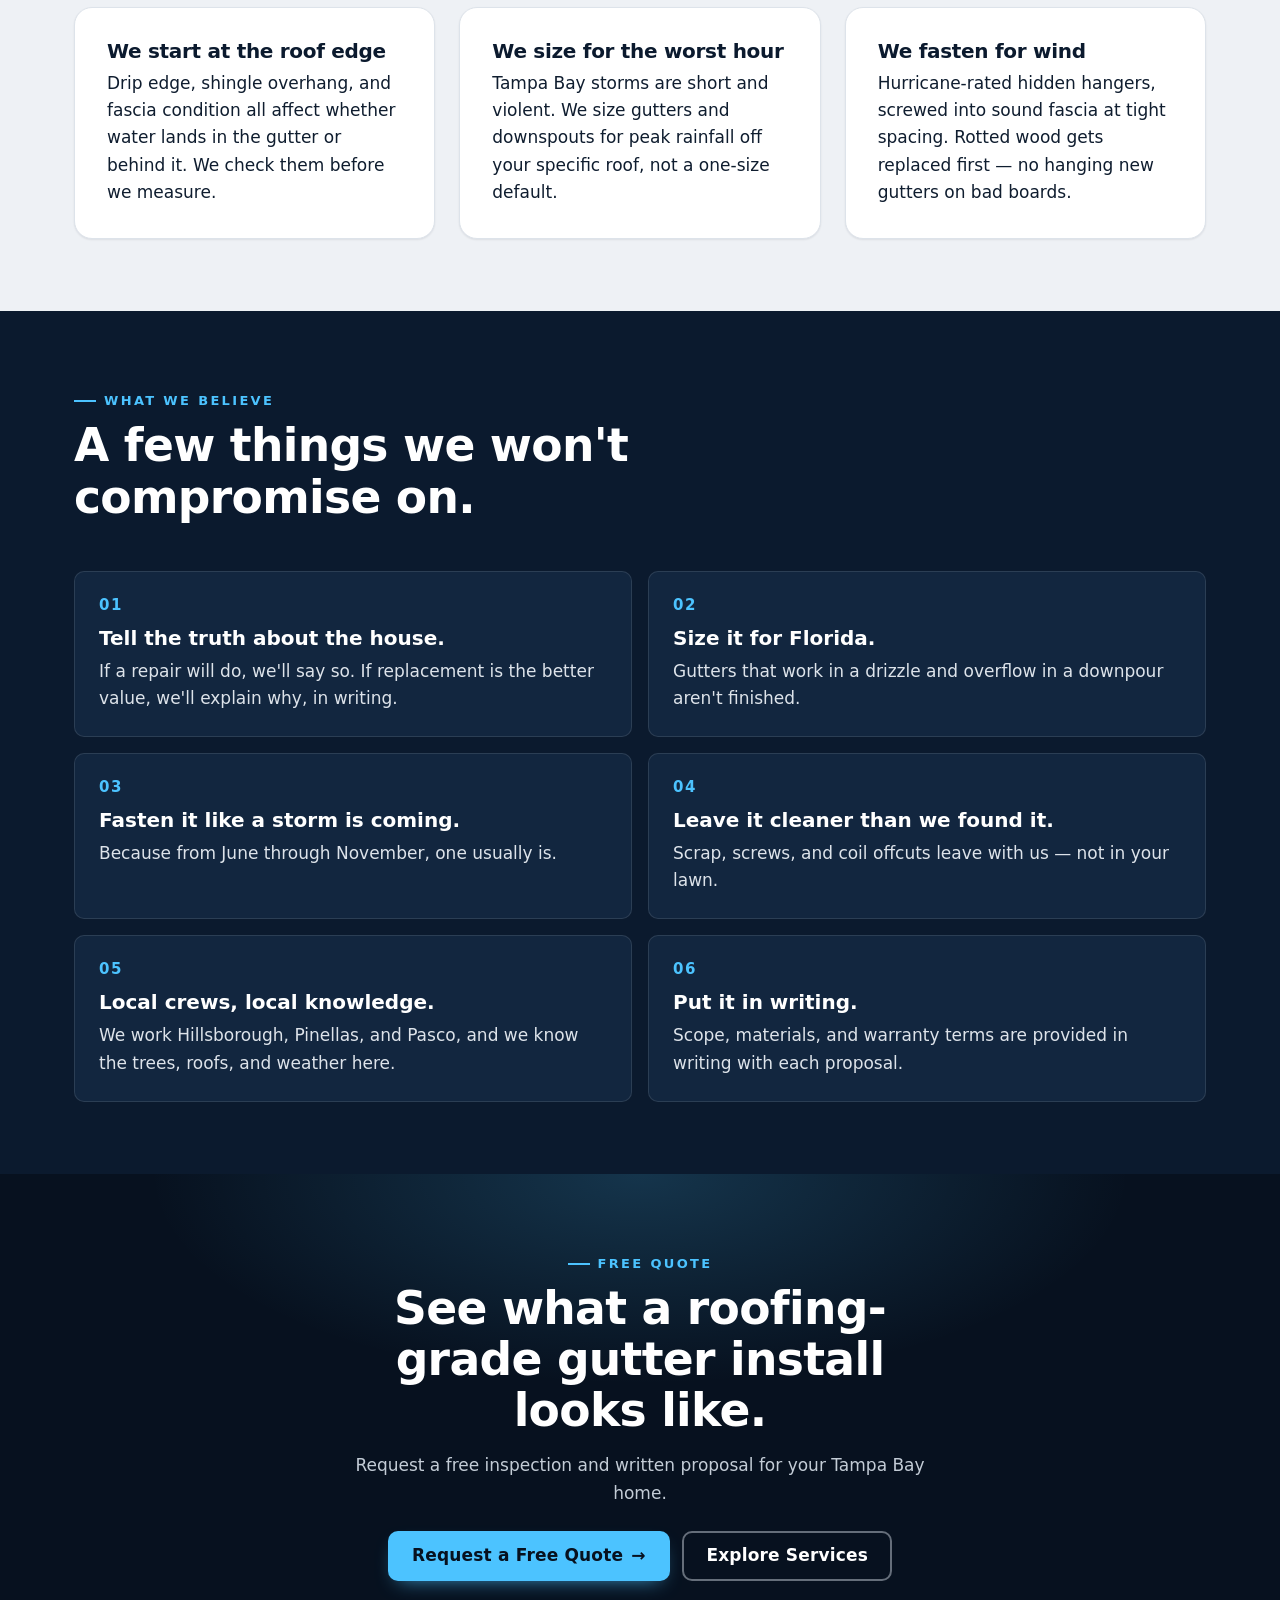
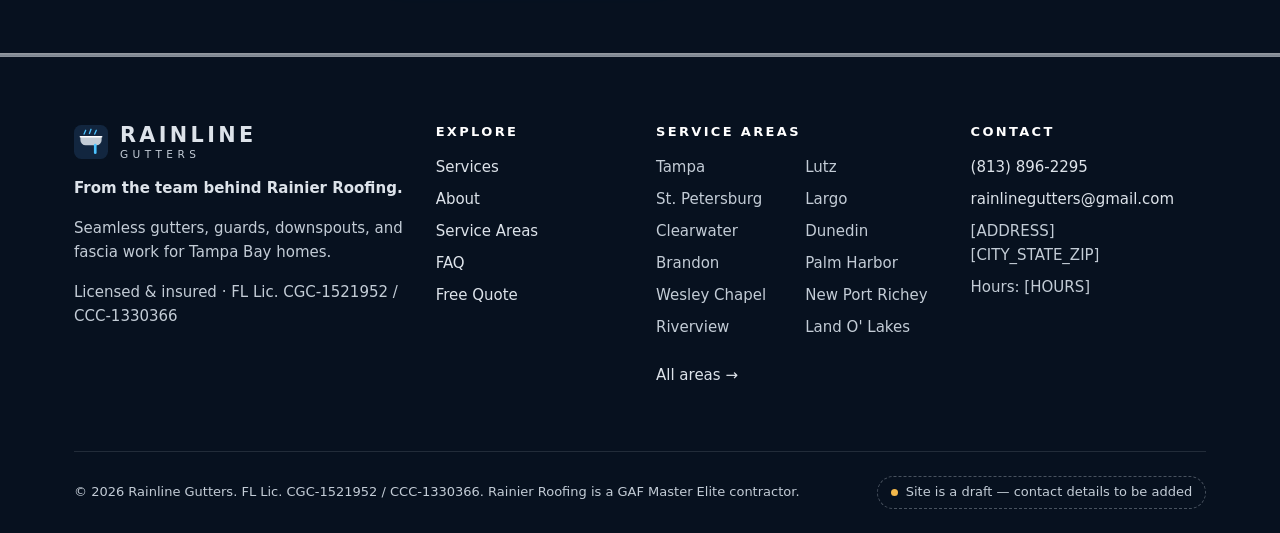
==== commit df1d11e2: "Add license numbers" ====
--- a/about.html
+++ b/about.html
@@ -194,8 +194,7 @@
           </a>
           <p class="footer-tie">From the team behind Rainier Roofing.</p>
           <p>Seamless gutters, guards, downspouts, and fascia work for Tampa Bay homes.</p>
-          <p>Licensed &amp; insured · License #[LICENSE]</p>
-          <!-- TODO: replace [LICENSE] with the actual Florida license number(s). -->
+          <p>Licensed &amp; insured · FL Lic. CGC-1521952 / CCC-1330366</p>
         </div>
         <div>
           <h2>Explore</h2>
@@ -227,7 +226,7 @@
         </div>
       </div>
       <div class="footer-bottom">
-        <p class="mb-0">&copy; <span id="year">2025</span> Rainline Gutters. License #[LICENSE]. Rainier Roofing is a GAF Master Elite contractor.</p>
+        <p class="mb-0">&copy; <span id="year">2025</span> Rainline Gutters. FL Lic. CGC-1521952 / CCC-1330366. Rainier Roofing is a GAF Master Elite contractor.</p>
         <p class="draft-note mb-0">Site is a draft — contact details to be added</p>
       </div>
     </div>
